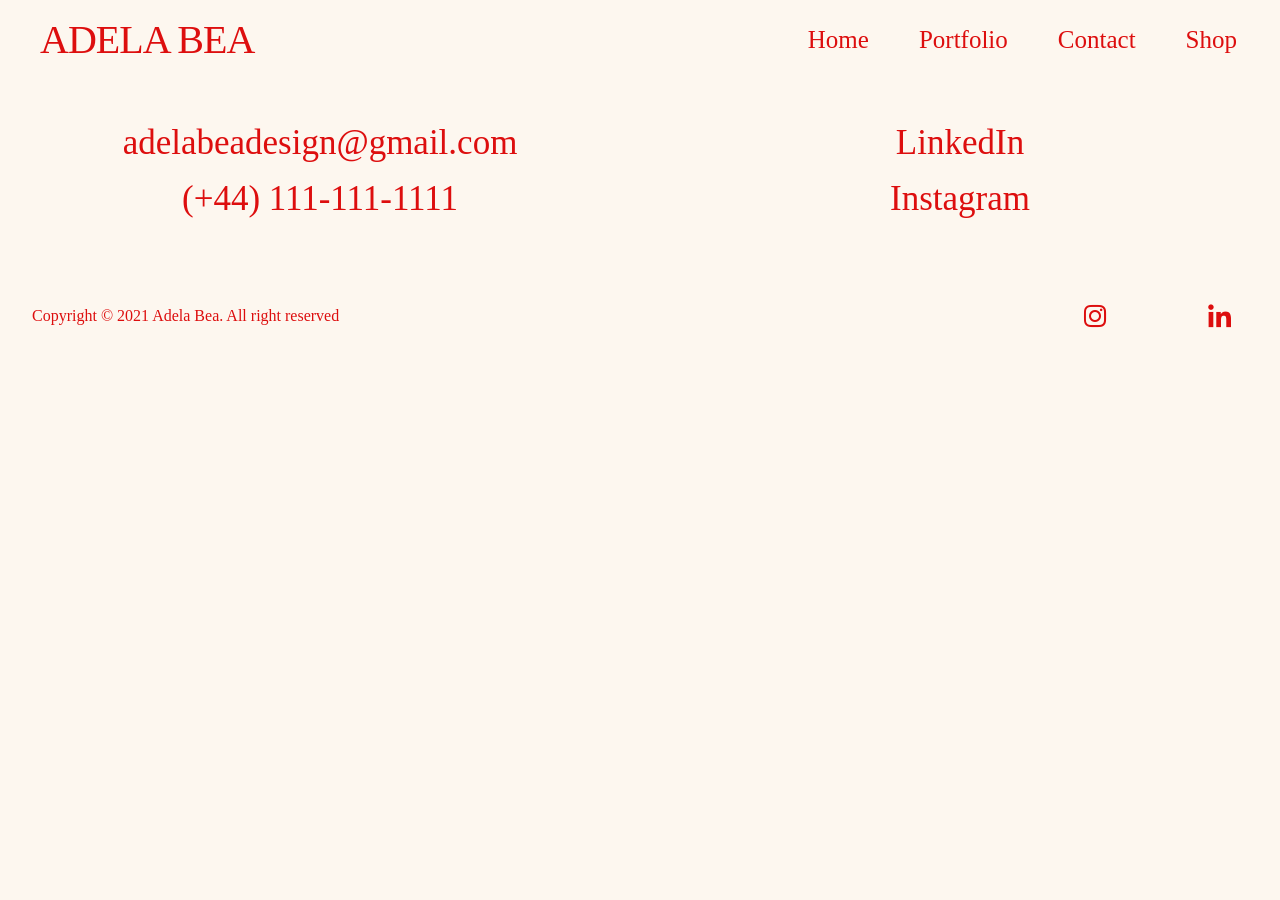
==== CONTACT.html @ 80135948 "Contact part 1" ====
<!DOCTYPE html>
<html lang="en">
  <head>
    <meta charset="utf-8" />
    <title>Adela Bea | Portfolio 📮</title>
    <link rel="stylesheet" href="CSS/Style_CONTACT.css" />
    <link
      href="https://unpkg.com/boxicons@2.0.5/css/boxicons.min.css"
      rel="stylesheet"
    />
    <meta name="viewport" content="width=device-width, initial-scale=1.0" />
    <link
      rel="stylesheet"
      href="https://cdnjs.cloudflare.com/ajax/libs/font-awesome/5.15.3/css/all.min.css"
    />
  </head>
  <body>
    <!------------------------------- HEADER ------------------------------->
    <nav>
      <input type="checkbox" id="check" />
      <label for="check" class="checkbtn">
        <i class="fas fa-bars"></i>
      </label>
      <label class="logo-adelabea">ADELA BEA</label>
      <ul>
        <li><a href="HOME.html">Home</a></li>
        <li><a href="PORTFOLIO.html">Portfolio</a></li>
        <li><a href="CONTACT.html">Contact</a></li>
        <li><a href="SHOP.html">Shop</a></li>
      </ul>
    </nav>

    <!------------------------------- BODY ------------------------------->
    <main>
      <section class="contact_info" id="contact">
        <div class="content_contact">
          <div class="leftside_contact">
            <ul class="contact_specs">
              <li><a href="mailto:adelabeadesign@gmail.com">adelabeadesign@gmail.com</a></li>
              <li><a href="tel:+44 111 111 1111">(+44) 111-111-1111</a></li>
          </div>
          <div class="rightside_contact">
            <ul class="contact_specs">
              <li><a href="https://www.linkedin.com/in/adela-bea/" target="_blank">LinkedIn</a></li>
              <li><a href="https://www.instagram.com/">Instagram</a></li>
            </ul>
          </div>
        </div>
      </section>


    <!---------------------------- BOTTOM/FOOTER ---------------------------->

    <footer>
      <div class="footer">
        <h3 class="copyright">
          Copyright © 2021 Adela Bea. All right reserved
        </h3>
        <div class="social-media">
          <a href="Links/footer_instagram.svg" class="social-media-icon">
            <i class="bx bxl-instagram"></i>
          </a>
          <a href="Links/footer_linkedin.svg" class="social-media-icon">
            <i class="bx bxl-linkedin"></i>
          </a>
        </div>
      </div>
    </footer>

    <!---------------------------- JS  ---------------------------->

    <script src="JS/JS-MENU.js"></script>
    <script src="JS/JS-LIGHTBOX.js"></script>
  </body>
</html>
---- CSS/Style_CONTACT.css ----
/*
COLOR PALETTE
#000000 - Black
#FDF7EF - Pale Pink (background)
#dd0e0e - Red
#f1e7d8 - BG (beige)
*/

/* ------------ GLOBAL STYLES ------------ */
@font-face {
  font-family: "ClearfaceStd-Regular", Georgia, "Times New Roman", Times, serif;
  src: url(ClearfaceStd-Regular.ttf) format("truetype");
}

* {
  margin: 0;
  padding: 0;
  box-sizing: border-box;
  text-decoration: none;
  list-style: none;
}

html {
  scroll-behavior: smooth;
  color: #dd0e0e;
  background-color: #fdf7ef;
}

/* ------------ HEADER ------------ */

nav {
  height: 75px;
  width: 100%;
  align-items: baseline;
  margin-bottom: 2em;
  color: #dd0e0e;
}

label.logo-adelabea {
  font-weight: 400;
  font-style: normal;
  font-size: 40px;
  letter-spacing: -1px;
  line-height: 80px;
  padding: 0 40px;
}

nav ul {
  float: right;
  margin-right: 20px;
  text-decoration: none;
  background-color: #fdf7ef;
}

nav ul li {
  display: inline-block;
  line-height: 80px;
  margin: 0 10px;
}
nav ul li a {
  font-size: 25px;
  padding: 7px 13px;
  border-bottom: 4px;
  color: #dd0e0e;
}

a:hover {
  text-decoration: underline;
  transition: 0.5s;
  border-bottom: 0.2px;
}
.checkbtn {
  font-size: 25px;
  float: right;
  line-height: 80px;
  margin-right: 40px;
  cursor: pointer;
  display: none;
}

#check {
  display: none;
}

@media screen and (max-width: 1000px) {
  .label.logo {
    font-size: 20px;
  }

  .logo-adelabea {
    text-align: center;
  }

  nav ul li a {
    font-size: 25px;
  }
}
@media screen and (max-width: 800px) {
  .checkbtn {
    display: block;
  }
  ul {
    position: fixed;
    width: 100%;
    height: 100vh;
    top: 80px;
    left: -100%;
    text-align: center;
    transition: all 0.5s;
  }

  nav ul li {
    display: block;
    margin: 60px 0;
    line-height: 30px;
  }

  nav ul li a {
    font-size: 50px;
    padding: 3px;
  }

  a:hover,
  a.active {
    background: none;
  }
  #check:checked ~ ul {
    left: 0;
  }
}

@media screen and (max-width: 300px) {
  .label.logo {
    font-size: 10px;
  }
}

/* ------------ BODY ------------ */

.main {
  margin-bottom: 20px;
  margin-top: 20px;
  overflow: hidden;
}

.content {
  width: 100%;
  max-width: 1800px;
  overflow: auto;
  margin-top: 20em;
  margin-bottom: 20em;
}

a:link,
a:visited {
  color: #dd0e0e;
}

.contact_info {
  justify-content: center;
  align-items: center;
}

.content_contact {
  display: flex;
  justify-content: space-evenly;
  align-items: center;
  flex-wrap: wrap;
  justify-content: center;
  align-items: center;
}

.lleftside_contact,
.rightside_contact {
  text-align: center;
  padding: 8px;
  width: 100%;
  margin: 0;
}

.leftside_contact {
  width: 50%;
}

.rightside_contact {
  width: 50%;
}
.contact_specs {
  font-family: "ITC Clearface Std";
  font-weight: 400;
  font-style: normal;
  font-size: 35px;
  line-height: 1.6;
  text-align: center;
}

/* ------------ BOTTOM/FOOTER ------------ */

.footer {
  padding-top: 40px;
  padding-bottom: 0px;
  display: flex;
  justify-content: space-between;
  align-items: center;
  flex-wrap: wrap;
}

.copyright {
  font-weight: 400;
  font-size: 16px;
  padding: 2em;
}

.social-media {
  width: 50%;
  display: flex;
  justify-content: flex-end;
}

.social-media-icon {
  display: inline-block;
  margin-left: 5px;
  width: 120px;
  height: 60px;
  text-align: center;
  color: #dd0e0e;
}

.social-media-icon i {
  font-size: 30px;
  line-height: 60px;
}

@media screen and (max-width: 1000px) {
  .footer {
    justify-content: center;
    text-align: center;
    display: flex;
    margin-bottom: 15px;
  }

  .copyright {
    font-size: 14px;
  }

  .social-media {
    width: 80%;
    justify-content: space-evenly;
  }

  .social-media-icon {
    margin-left: 0;
  }

  .social-media-icon i {
    margin-left: 0;
  }
}

@media screen and (max-width: 800px) {
  .copyright {
    font-size: 14px;
  }

  .social-media {
    width: 100%;
    justify-content: space-evenly;
  }

  .footer {
    justify-content: center;
    text-align: center;
    display: flex;
  }

  .social-media-icon {
    margin-left: 0;
  }
}
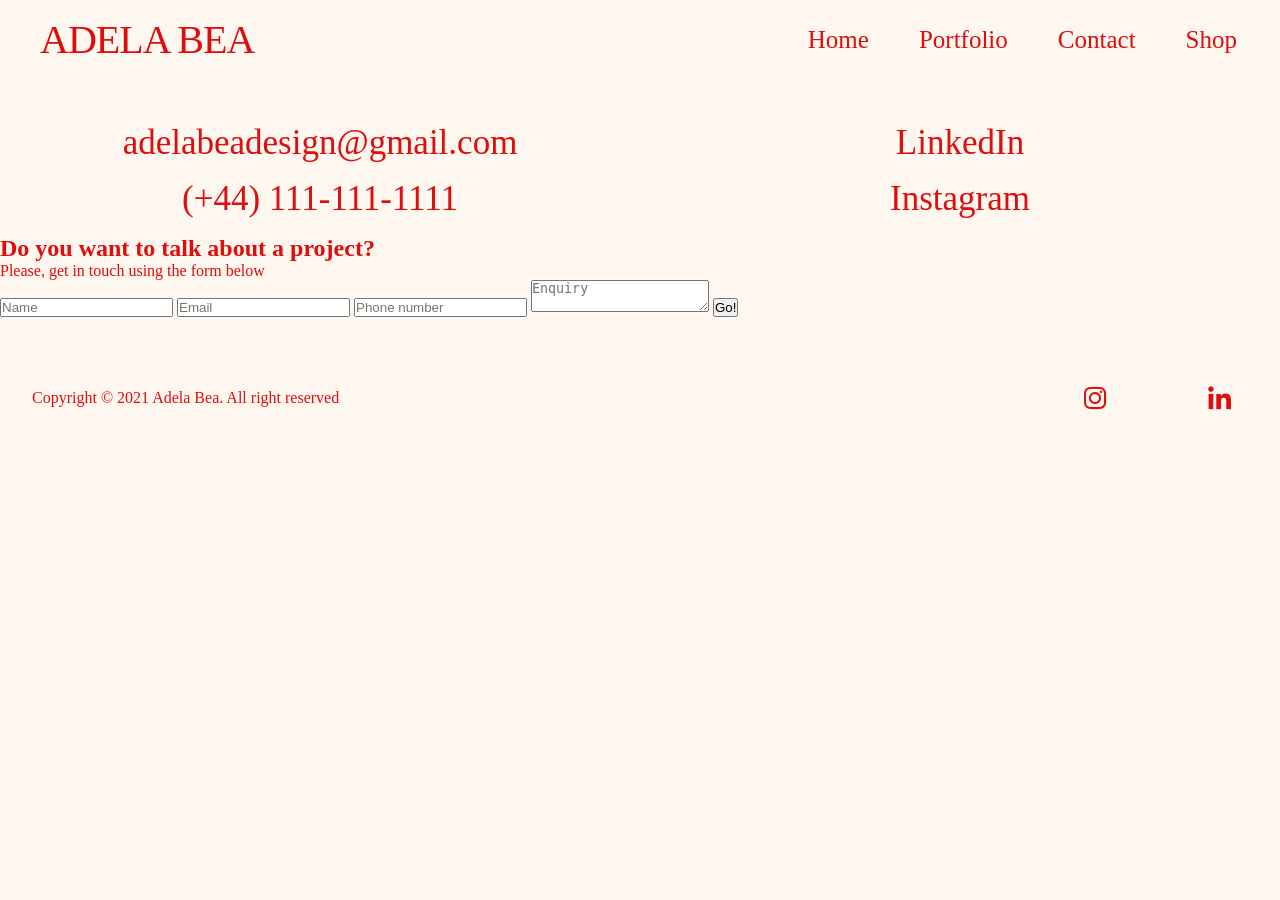
==== commit 448e6fba: "form" ====
--- a/CONTACT.html
+++ b/CONTACT.html
@@ -2,7 +2,7 @@
 <html lang="en">
   <head>
     <meta charset="utf-8" />
-    <title>Adela Bea | Portfolio 📮</title>
+    <title>Adela Bea | Contact 📮</title>
     <link rel="stylesheet" href="CSS/Style_CONTACT.css" />
     <link
       href="https://unpkg.com/boxicons@2.0.5/css/boxicons.min.css"
@@ -46,9 +46,24 @@
             </ul>
           </div>
         </div>
+        <div class="contact_sentence">
+          <h1 class="contact_intro">Do you want to talk about a project?</h1>
+          <p class="contact_sub">Please, get in touch using the form below</p>
+        </div>
+
+        <!--FORM-->
+
+     <form class="grid_contact">
+        <div class="grid_contact">
+            <form class="contact_form" id="form">
+            <input class="contact_form" id="name" type="text" placeholder="Name">
+            <input class="contact_form" id="email" type="text" placeholder="Email">
+            <input class="contact_form" id="phone" type="text" placeholder="Phone number">
+            <textarea class="contact_form" id="message" type="text" placeholder="Enquiry"></textarea>
+            <button class="button" id="submit" type="submit">Go!</button>
+          </form>
+        </div>
       </section>
-
-
     <!---------------------------- BOTTOM/FOOTER ---------------------------->
 
     <footer>
@@ -66,10 +81,5 @@
         </div>
       </div>
     </footer>
-
-    <!---------------------------- JS  ---------------------------->
-
-    <script src="JS/JS-MENU.js"></script>
-    <script src="JS/JS-LIGHTBOX.js"></script>
   </body>
 </html>
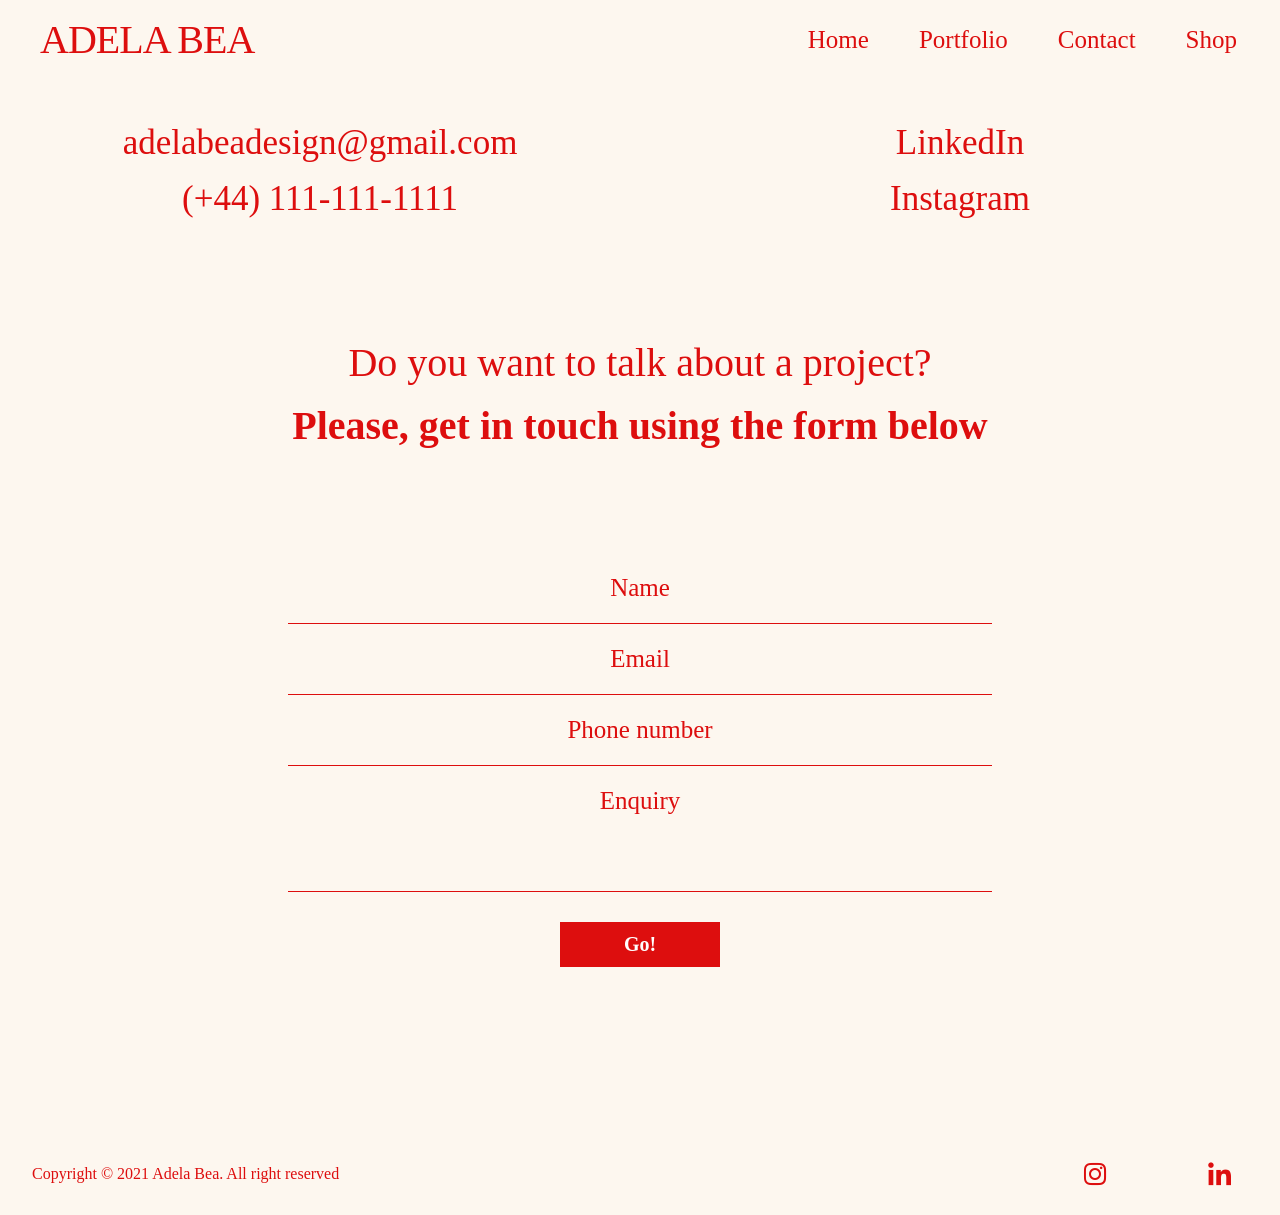
==== commit 9ed4f928: "global styles + portfolio DONE" ====
--- a/CONTACT.html
+++ b/CONTACT.html
@@ -3,6 +3,7 @@
   <head>
     <meta charset="utf-8" />
     <title>Adela Bea | Contact 📮</title>
+    <link rel="stylesheet" href="CSS/Style_GLOBAL.css"/>
     <link rel="stylesheet" href="CSS/Style_CONTACT.css" />
     <link
       href="https://unpkg.com/boxicons@2.0.5/css/boxicons.min.css"
--- a/CSS/Style_GLOBAL.css
+++ b/CSS/Style_GLOBAL.css
@@ -0,0 +1,111 @@
+/*
+COLOR PALETTE
+#000000 - Black
+#FDF7EF - Pale Pink (background)
+#dd0e0e - Red
+#f1e7d8 - BG (beige)
+*/
+
+/* ------------ GLOBAL STYLES ------------ */
+@font-face {
+  font-family: "ClearfaceStd-Regular", Georgia, "Times New Roman", Times, serif;
+  src: url(ClearfaceStd-Regular.ttf) format("truetype");
+}
+
+* {
+  margin: 0;
+  padding: 0;
+  box-sizing: border-box;
+  text-decoration: none;
+  list-style: none;
+}
+
+html {
+  scroll-behavior: smooth;
+  color: #dd0e0e;
+  background-color: #fdf7ef;
+}
+
+/* ------------ BOTTOM/FOOTER ------------ */
+
+.footer {
+  padding-top: 40px;
+  padding-bottom: 0px;
+  display: flex;
+  justify-content: space-between;
+  align-items: center;
+  flex-wrap: wrap;
+}
+
+.copyright {
+  font-weight: 400;
+  font-size: 16px;
+  padding: 2em;
+}
+
+.social-media {
+  width: 50%;
+  display: flex;
+  justify-content: flex-end;
+}
+
+.social-media-icon {
+  display: inline-block;
+  margin-left: 5px;
+  width: 120px;
+  height: 60px;
+  text-align: center;
+  color: #dd0e0e;
+}
+
+.social-media-icon i {
+  font-size: 30px;
+  line-height: 60px;
+}
+
+@media screen and (max-width: 1000px) {
+  .footer {
+    justify-content: center;
+    text-align: center;
+    display: flex;
+    margin-bottom: 15px;
+  }
+
+  .copyright {
+    font-size: 14px;
+  }
+
+  .social-media {
+    width: 80%;
+    justify-content: space-evenly;
+  }
+
+  .social-media-icon {
+    margin-left: 0;
+  }
+
+  .social-media-icon i {
+    margin-left: 0;
+  }
+}
+
+@media screen and (max-width: 800px) {
+  .copyright {
+    font-size: 14px;
+  }
+
+  .social-media {
+    width: 100%;
+    justify-content: space-evenly;
+  }
+
+  .footer {
+    justify-content: center;
+    text-align: center;
+    display: flex;
+  }
+
+  .social-media-icon {
+    margin-left: 0;
+  }
+}
--- a/CSS/Style_CONTACT.css
+++ b/CSS/Style_CONTACT.css
@@ -5,26 +5,6 @@
 #dd0e0e - Red
 #f1e7d8 - BG (beige)
 */
-
-/* ------------ GLOBAL STYLES ------------ */
-@font-face {
-  font-family: "ClearfaceStd-Regular", Georgia, "Times New Roman", Times, serif;
-  src: url(ClearfaceStd-Regular.ttf) format("truetype");
-}
-
-* {
-  margin: 0;
-  padding: 0;
-  box-sizing: border-box;
-  text-decoration: none;
-  list-style: none;
-}
-
-html {
-  scroll-behavior: smooth;
-  color: #dd0e0e;
-  background-color: #fdf7ef;
-}
 
 /* ------------ HEADER ------------ */
 
@@ -170,7 +150,7 @@
   align-items: center;
 }
 
-.lleftside_contact,
+.leftside_contact,
 .rightside_contact {
   text-align: center;
   padding: 8px;
@@ -194,86 +174,115 @@
   text-align: center;
 }
 
-/* ------------ BOTTOM/FOOTER ------------ */
-
-.footer {
-  padding-top: 40px;
-  padding-bottom: 0px;
+.contact_sentence {
+  text-align: center;
+  align-items: center;
+  margin: 6em;
+}
+
+.contact_intro,
+.contact_sub {
+  font-size: 40px;
+  padding: 0.2em;
+}
+
+.contact_intro {
+  font-weight: 400;
+}
+
+.contact_sub {
+  font-weight: 600;
+}
+
+/* FORM */
+
+.grid_contact {
+  width: 100%;
   display: flex;
-  justify-content: space-between;
+  justify-content: center;
   align-items: center;
   flex-wrap: wrap;
-}
-
-.copyright {
-  font-weight: 400;
-  font-size: 16px;
-  padding: 2em;
-}
-
-.social-media {
-  width: 50%;
-  display: flex;
-  justify-content: flex-end;
-}
-
-.social-media-icon {
-  display: inline-block;
-  margin-left: 5px;
-  width: 120px;
-  height: 60px;
-  text-align: center;
-  color: #dd0e0e;
-}
-
-.social-media-icon i {
-  font-size: 30px;
-  line-height: 60px;
-}
-
-@media screen and (max-width: 1000px) {
-  .footer {
-    justify-content: center;
-    text-align: center;
-    display: flex;
-    margin-bottom: 15px;
-  }
-
-  .copyright {
-    font-size: 14px;
-  }
-
-  .social-media {
-    width: 80%;
-    justify-content: space-evenly;
-  }
-
-  .social-media-icon {
-    margin-left: 0;
-  }
-
-  .social-media-icon i {
-    margin-left: 0;
-  }
-}
-
-@media screen and (max-width: 800px) {
-  .copyright {
-    font-size: 14px;
-  }
-
-  .social-media {
+  position: relative;
+  flex-direction: column;
+  align-content: center;
+  margin-bottom: 3em;
+}
+
+.contact_form {
+  font-family: "ITC Clearface Std";
+  font-weight: 400;
+  font-style: normal;
+  font-size: 25px;
+  color: #dd0e0e;
+  line-height: 1.6;
+  text-align: center;
+  background: transparent;
+  border-bottom: solid 1px;
+}
+
+input,
+textarea {
+  font-size: 18px;
+  padding: 15px;
+  display: block;
+  width: 55%;
+  border: none;
+  border-bottom: 1px;
+  resize: none;
+}
+
+textarea {
+  overflow: scroll;
+  color: #dd0e0e;
+  font-size: 20px;
+}
+
+input::placeholder,
+textarea::placeholder {
+  color: #dd0e0e;
+}
+
+.button {
+  font-family: "ITC Clearface Std";
+  font-weight: 800;
+  font-size: 20px;
+  width: 8em;
+  margin: 1.5em;
+  text-decoration: none;
+  padding: 10px;
+  color: #ffffff;
+  background-color: #dd0e0e;
+  border: 1px solid #dd0e0e;
+}
+
+.button:hover {
+  color: #dd0e0e;
+  background-color: #fdf7ef;
+  border: 1px solid #dd0e0e;
+}
+
+@media screen and (max-width: 500px) {
+  .contact_info {
+    margin-top: 1em;
+    margin-bottom: 1em;
+  }
+
+  .content {
+    margin: 1em;
+  }
+  .leftside_contact {
     width: 100%;
-    justify-content: space-evenly;
-  }
-
-  .footer {
-    justify-content: center;
-    text-align: center;
-    display: flex;
-  }
-
-  .social-media-icon {
-    margin-left: 0;
-  }
-}
+  }
+
+  .rightside_contact {
+    width: 100%;
+  }
+  .contact_specs {
+    font-size: 25px;
+  }
+
+  .contact_intro,
+  .contact_sub {
+    font-size: 28px;
+  }
+}
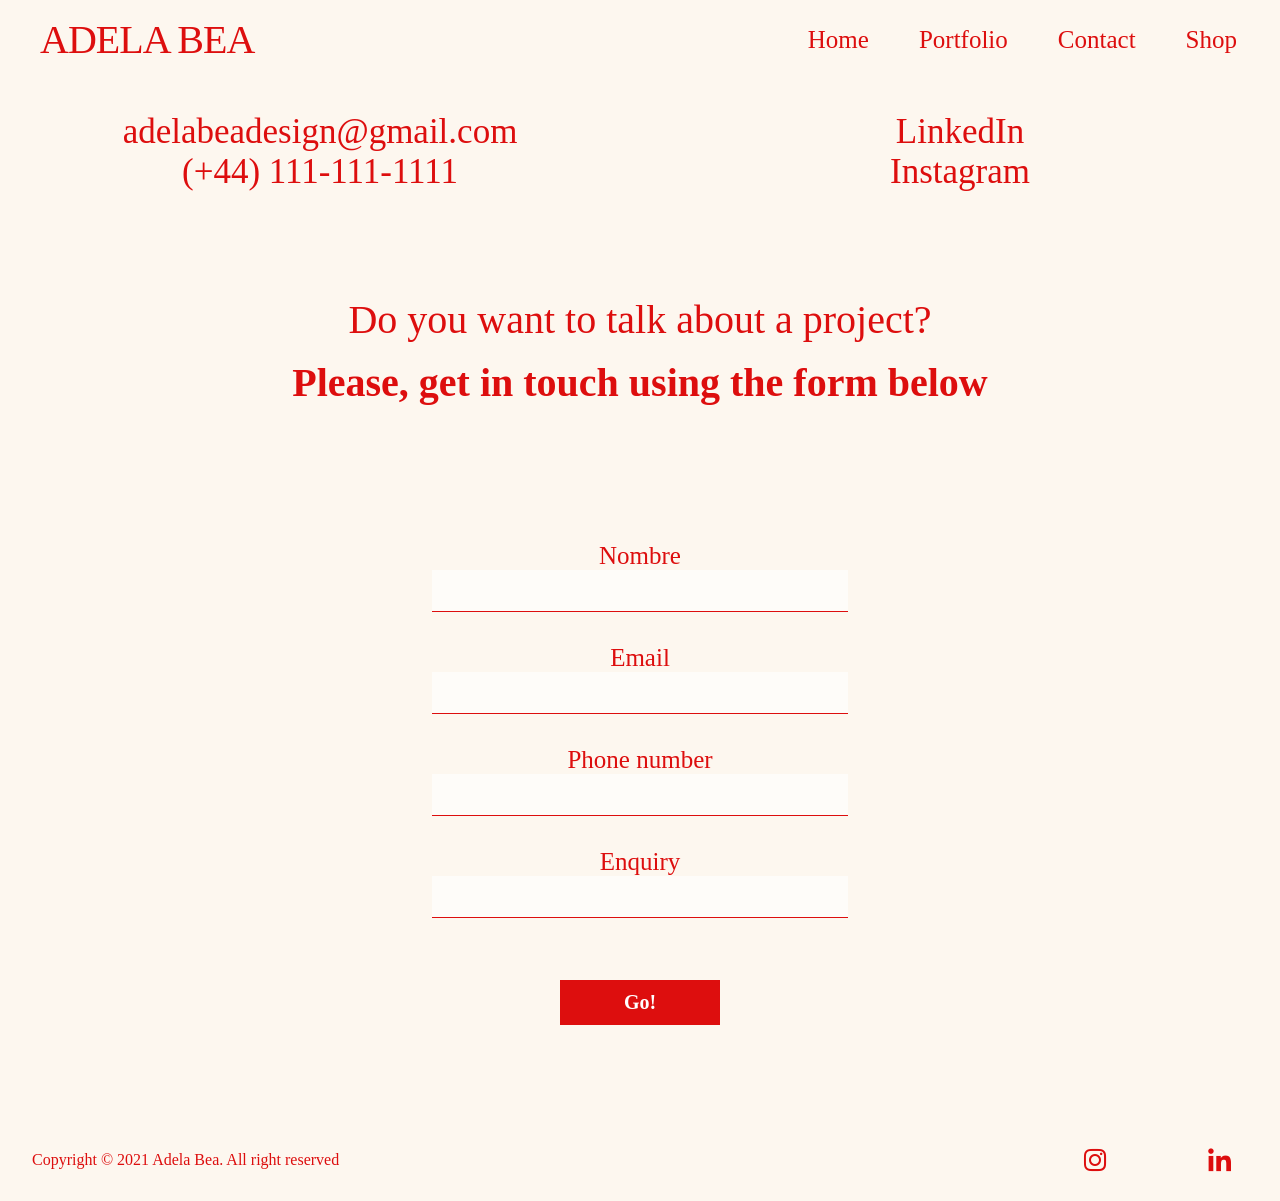
==== commit dbcca533: "Finished" ====
--- a/CONTACT.html
+++ b/CONTACT.html
@@ -5,21 +5,15 @@
     <title>Adela Bea | Contact 📮</title>
     <link rel="stylesheet" href="CSS/Style_GLOBAL.css"/>
     <link rel="stylesheet" href="CSS/Style_CONTACT.css" />
-    <link
-      href="https://unpkg.com/boxicons@2.0.5/css/boxicons.min.css"
-      rel="stylesheet"
-    />
+    <link href="https://unpkg.com/boxicons@2.0.5/css/boxicons.min.css" rel="stylesheet"/>
     <meta name="viewport" content="width=device-width, initial-scale=1.0" />
-    <link
-      rel="stylesheet"
-      href="https://cdnjs.cloudflare.com/ajax/libs/font-awesome/5.15.3/css/all.min.css"
-    />
+    <link rel="stylesheet" href="https://cdnjs.cloudflare.com/ajax/libs/font-awesome/5.15.3/css/all.min.css"/>
   </head>
   <body>
     <!------------------------------- HEADER ------------------------------->
     <nav>
       <input type="checkbox" id="check" />
-      <label for="check" class="checkbtn">
+      <label for="check" class="checkboton">
         <i class="fas fa-bars"></i>
       </label>
       <label class="logo-adelabea">ADELA BEA</label>
@@ -31,7 +25,7 @@
       </ul>
     </nav>
 
-    <!------------------------------- BODY ------------------------------->
+    <!------------------------------- BODY --------------------------------->
     <main>
       <section class="contact_info" id="contact">
         <div class="content_contact">
@@ -47,24 +41,41 @@
             </ul>
           </div>
         </div>
+      </section>
+
         <div class="contact_sentence">
           <h1 class="contact_intro">Do you want to talk about a project?</h1>
           <p class="contact_sub">Please, get in touch using the form below</p>
         </div>
 
         <!--FORM-->
+    <form id="form">
+      <div class="contact_form">
+          <div class="grids">
+            <label>Nombre</label>
+            <input type="text" name="" id="name">
+          </div>
+          <div class="grids">
+            <label>Email</label>
+            <input type="email" name="" id="email" >
+          </div>
+          <div class="grids">
+            <label>Phone number</label>
+            <input type="phone" name="" id="phone">
+          </div>
+          <div class="grids">
+            <label>Enquiry</label>
+            <input type="enquiry" name="" id="enquiry">
+          </div>
+            <button class="button" type="submit">Go!</button>
+            <p class="warnings" id="warnings"></p>
+      </div>
+    </form>
 
-     <form class="grid_contact">
-        <div class="grid_contact">
-            <form class="contact_form" id="form">
-            <input class="contact_form" id="name" type="text" placeholder="Name">
-            <input class="contact_form" id="email" type="text" placeholder="Email">
-            <input class="contact_form" id="phone" type="text" placeholder="Phone number">
-            <textarea class="contact_form" id="message" type="text" placeholder="Enquiry"></textarea>
-            <button class="button" id="submit" type="submit">Go!</button>
-          </form>
-        </div>
-      </section>
+      
+    </main>
+
+
     <!---------------------------- BOTTOM/FOOTER ---------------------------->
 
     <footer>
@@ -82,5 +93,6 @@
         </div>
       </div>
     </footer>
+    <script src="JS/form.js"></script>
   </body>
 </html>
--- a/CSS/Style_CONTACT.css
+++ b/CSS/Style_CONTACT.css
@@ -9,11 +9,7 @@
 /* ------------ HEADER ------------ */
 
 nav {
-  height: 75px;
-  width: 100%;
-  align-items: baseline;
   margin-bottom: 2em;
-  color: #dd0e0e;
 }
 
 label.logo-adelabea {
@@ -49,7 +45,7 @@
   transition: 0.5s;
   border-bottom: 0.2px;
 }
-.checkbtn {
+.checkboton {
   font-size: 25px;
   float: right;
   line-height: 80px;
@@ -76,7 +72,7 @@
   }
 }
 @media screen and (max-width: 800px) {
-  .checkbtn {
+  .checkboton {
     display: block;
   }
   ul {
@@ -110,26 +106,12 @@
 }
 
 @media screen and (max-width: 300px) {
-  .label.logo {
-    font-size: 10px;
+  label.logo-adelabea {
+    font-size: 28px;
   }
 }
 
 /* ------------ BODY ------------ */
-
-.main {
-  margin-bottom: 20px;
-  margin-top: 20px;
-  overflow: hidden;
-}
-
-.content {
-  width: 100%;
-  max-width: 1800px;
-  overflow: auto;
-  margin-top: 20em;
-  margin-bottom: 20em;
-}
 
 a:link,
 a:visited {
@@ -150,12 +132,8 @@
   align-items: center;
 }
 
-.leftside_contact,
-.rightside_contact {
-  text-align: center;
-  padding: 8px;
-  width: 100%;
-  margin: 0;
+div ul li a {
+  font-size: 35px;
 }
 
 .leftside_contact {
@@ -165,12 +143,8 @@
 .rightside_contact {
   width: 50%;
 }
+
 .contact_specs {
-  font-family: "ITC Clearface Std";
-  font-weight: 400;
-  font-style: normal;
-  font-size: 35px;
-  line-height: 1.6;
   text-align: center;
 }
 
@@ -196,50 +170,53 @@
 
 /* FORM */
 
-.grid_contact {
-  width: 100%;
-  display: flex;
-  justify-content: center;
-  align-items: center;
-  flex-wrap: wrap;
-  position: relative;
-  flex-direction: column;
-  align-content: center;
-  margin-bottom: 3em;
-}
-
-.contact_form {
+form {
   font-family: "ITC Clearface Std";
   font-weight: 400;
   font-style: normal;
+  text-align: center;
+  display: flex;
+  justify-content: center;
+  align-items: center;
+}
+
+form .grids {
+  margin: 2em;
+}
+
+input {
+  background-color: #ffffffa5;
+  color: #b89292;
+  font-size: 18px;
+  padding: 10px 10px 10px 10px;
+  width: 100%;
+  border: none;
+  border-bottom: 1.9px solid #dd0e0e;
+  text-align: center;
+  overflow: scroll;
+}
+
+input:focus {
+  outline: none;
+  color: #dd0e0e;
+}
+
+div div label {
+  color: #dd0e0e;
   font-size: 25px;
-  color: #dd0e0e;
-  line-height: 1.6;
-  text-align: center;
-  background: transparent;
-  border-bottom: solid 1px;
-}
-
-input,
-textarea {
-  font-size: 18px;
-  padding: 15px;
-  display: block;
-  width: 55%;
-  border: none;
-  border-bottom: 1px;
-  resize: none;
-}
-
-textarea {
-  overflow: scroll;
-  color: #dd0e0e;
-  font-size: 20px;
-}
-
-input::placeholder,
-textarea::placeholder {
-  color: #dd0e0e;
+  position: relative;
+  text-align: center;
+  transition: 0.5s ease all;
+  pointer-events: none;
+}
+
+.warnings {
+  width: 30em;
+  text-align: center;
+  margin: auto;
+  color: #4b4b4b;
+  padding-top: 0.5em;
+  padding-bottom: 1em;
 }
 
 .button {
@@ -261,28 +238,24 @@
   border: 1px solid #dd0e0e;
 }
 
-@media screen and (max-width: 500px) {
-  .contact_info {
-    margin-top: 1em;
-    margin-bottom: 1em;
-  }
-
-  .content {
-    margin: 1em;
-  }
-  .leftside_contact {
-    width: 100%;
-  }
-
-  .rightside_contact {
-    width: 100%;
-  }
-  .contact_specs {
-    font-size: 25px;
+@media screen and (max-width: 1000px) {
+  div ul li a {
+    font-size: 30px;
   }
 
   .contact_intro,
   .contact_sub {
-    font-size: 28px;
-  }
-}
+    font-size: 35px;
+  }
+}
+
+@media screen and (max-width: 800px) {
+  div ul li a {
+    font-size: 20px;
+  }
+
+  .contact_intro,
+  .contact_sub {
+    font-size: 30px;
+  }
+}
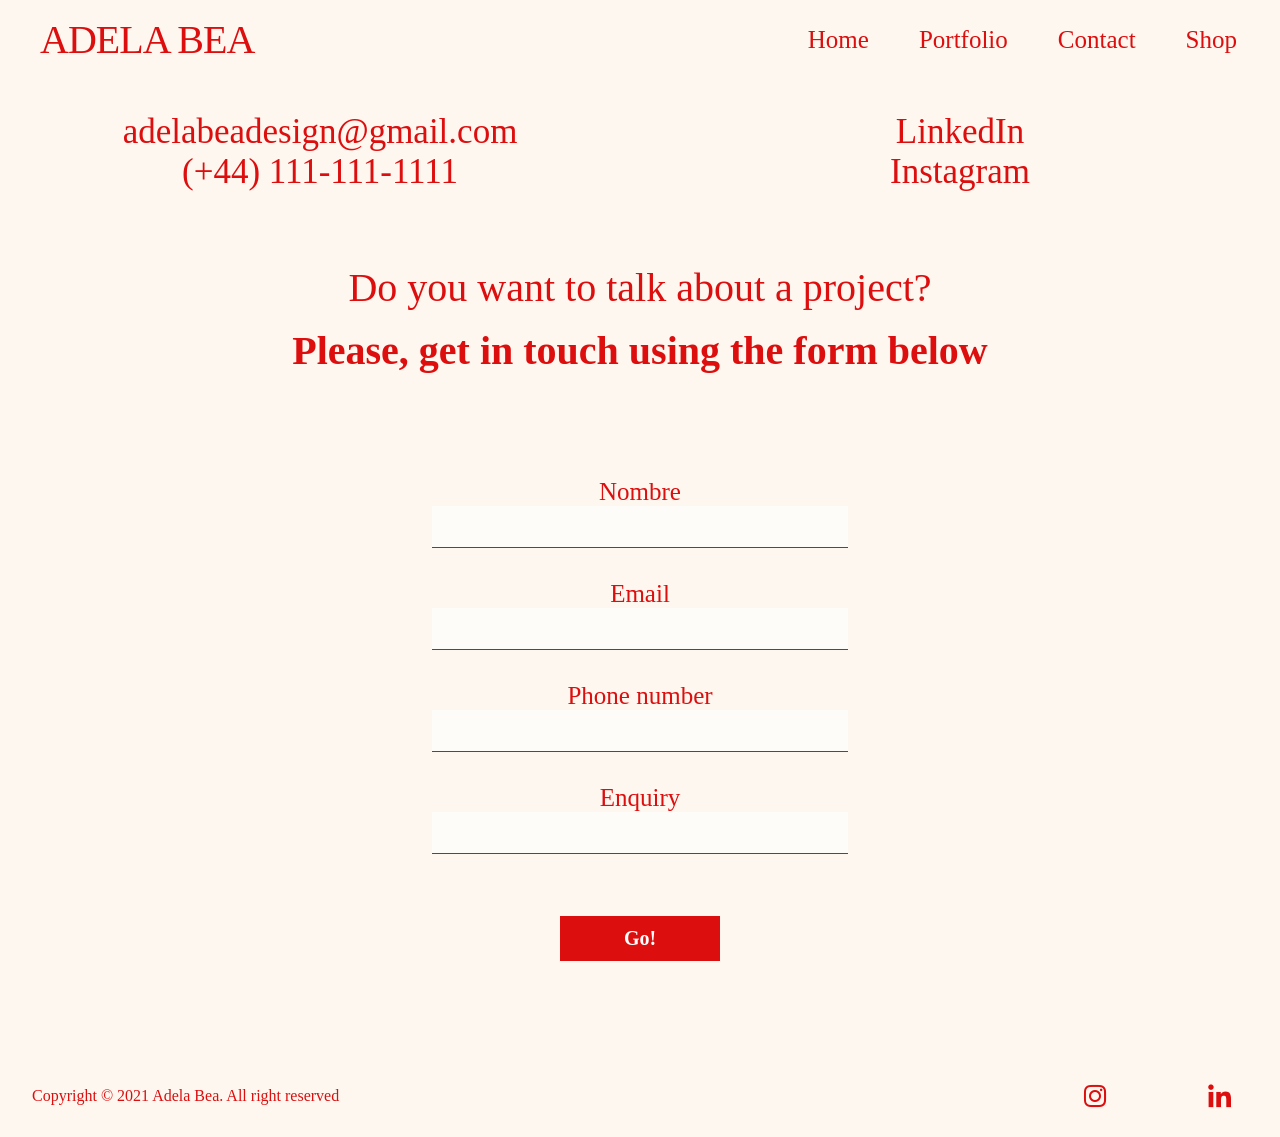
==== commit 99ffac49: "Update CONTACT.html" ====
--- a/CONTACT.html
+++ b/CONTACT.html
@@ -18,7 +18,7 @@
       </label>
       <label class="logo-adelabea">ADELA BEA</label>
       <ul>
-        <li><a href="HOME.html">Home</a></li>
+        <li><a href="index.html">Home</a></li>
         <li><a href="PORTFOLIO.html">Portfolio</a></li>
         <li><a href="CONTACT.html">Contact</a></li>
         <li><a href="SHOP.html">Shop</a></li>
--- a/CSS/Style_CONTACT.css
+++ b/CSS/Style_CONTACT.css
@@ -75,6 +75,7 @@
   .checkboton {
     display: block;
   }
+
   ul {
     position: fixed;
     width: 100%;
@@ -107,7 +108,7 @@
 
 @media screen and (max-width: 300px) {
   label.logo-adelabea {
-    font-size: 28px;
+    font-size: 25px;
   }
 }
 
@@ -134,6 +135,7 @@
 
 div ul li a {
   font-size: 35px;
+  width: 100%;
 }
 
 .leftside_contact {
@@ -151,7 +153,7 @@
 .contact_sentence {
   text-align: center;
   align-items: center;
-  margin: 6em;
+  margin: 4em;
 }
 
 .contact_intro,
@@ -239,23 +241,40 @@
 }
 
 @media screen and (max-width: 1000px) {
-  div ul li a {
-    font-size: 30px;
-  }
-
-  .contact_intro,
-  .contact_sub {
-    font-size: 35px;
-  }
-}
-
-@media screen and (max-width: 800px) {
-  div ul li a {
-    font-size: 20px;
+  .contact_specs li {
+    margin-top: 1em;
   }
 
   .contact_intro,
   .contact_sub {
     font-size: 30px;
   }
-}
+
+  .leftside_contact {
+    width: 100%;
+    align-content: center;
+  }
+
+  .rightside_contact {
+    width: 100%;
+    align-content: center;
+  }
+}
+
+@media screen and (max-width: 800px) {
+  .contact_intro,
+  .contact_sub {
+    font-size: 30px;
+  }
+}
+
+@media screen and (max-width: 550px) {
+  .contact_intro,
+  .contact_sub {
+    font-size: 25px;
+  }
+
+  input {
+    font-size: 16px;
+  }
+}
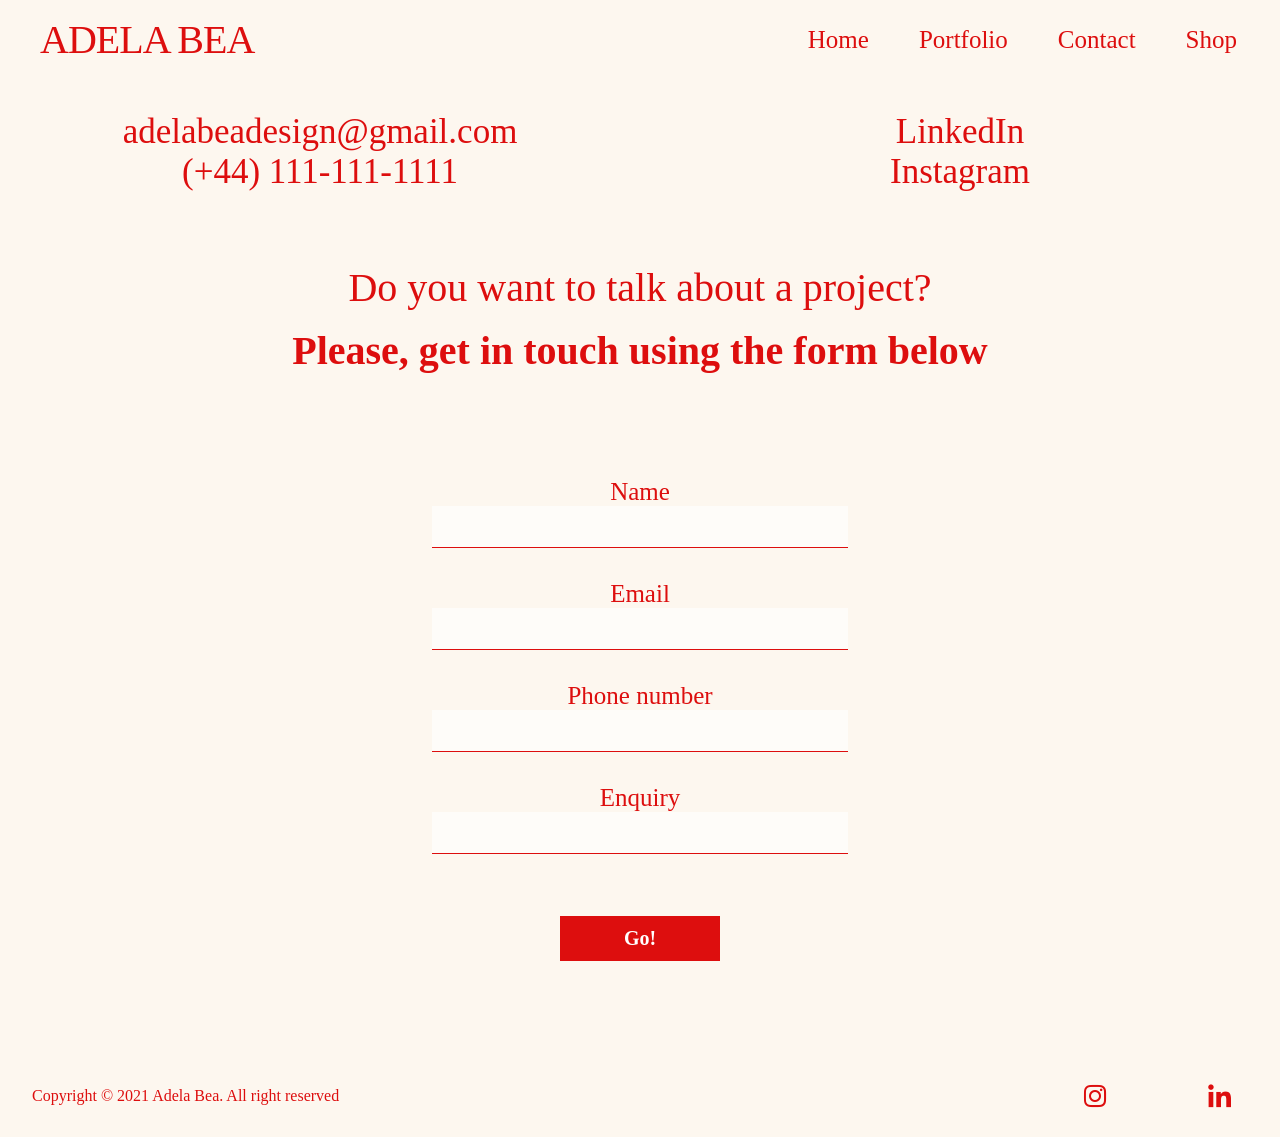
==== commit cf38ca00: "Update CONTACT.html" ====
--- a/CONTACT.html
+++ b/CONTACT.html
@@ -52,7 +52,7 @@
     <form id="form">
       <div class="contact_form">
           <div class="grids">
-            <label>Nombre</label>
+            <label>Name</label>
             <input type="text" name="" id="name">
           </div>
           <div class="grids">
